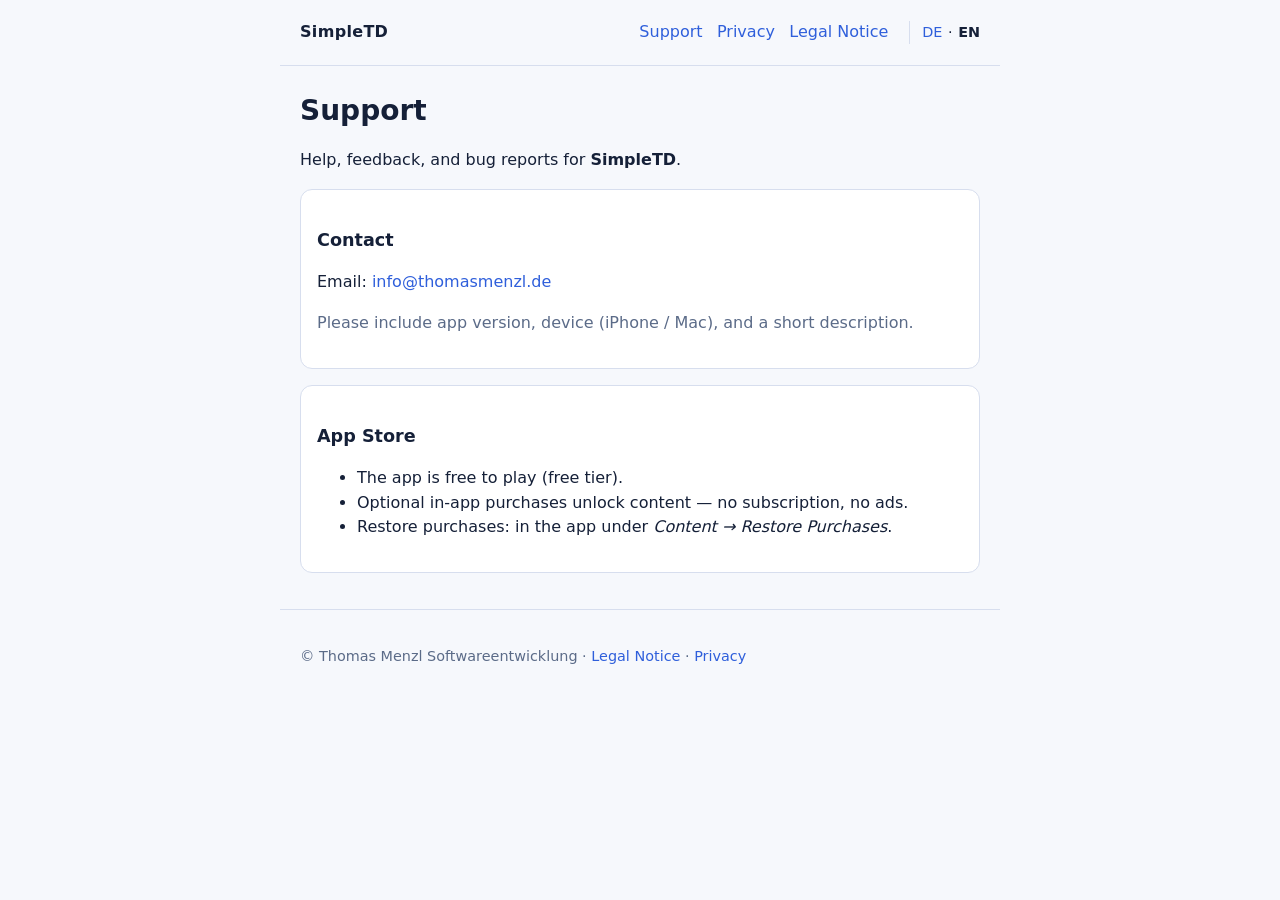
==== en/index.html @ 40f0e7ee "Add English locale pages with DE/EN language switcher. Duplicate support, privacy, and legal notice " ====
<!DOCTYPE html>
<html lang="en">
<head>
  <meta charset="utf-8" />
  <meta name="viewport" content="width=device-width, initial-scale=1" />
  <title>SimpleTD — Support</title>
  <link rel="stylesheet" href="../styles.css" />
  <link rel="alternate" hreflang="de" href="../index.html" />
  <link rel="alternate" hreflang="en" href="index.html" />
</head>
<body>
  <header>
    <p class="brand">SimpleTD</p>
    <nav>
      <a href="index.html">Support</a>
      <a href="privacy.html">Privacy</a>
      <a href="impressum.html">Legal Notice</a>
      <span class="lang-switch" aria-label="Language">
        <a href="../index.html" lang="de" hreflang="de">DE</a>
        <span aria-hidden="true">·</span>
        <a href="index.html" aria-current="true" lang="en">EN</a>
      </span>
    </nav>
  </header>

  <main>
    <h1>Support</h1>
    <p>Help, feedback, and bug reports for <strong>SimpleTD</strong>.</p>

    <section>
      <h2>Contact</h2>
      <p>
        Email:
        <a href="mailto:info@thomasmenzl.de">info@thomasmenzl.de</a>
      </p>
      <p class="muted">Please include app version, device (iPhone / Mac), and a short description.</p>
    </section>

    <section>
      <h2>App Store</h2>
      <ul>
        <li>The app is free to play (free tier).</li>
        <li>Optional in-app purchases unlock content — no subscription, no ads.</li>
        <li>Restore purchases: in the app under <em>Content → Restore Purchases</em>.</li>
      </ul>
    </section>
  </main>

  <footer>
    <p>© Thomas Menzl Softwareentwicklung · <a href="impressum.html">Legal Notice</a> · <a href="privacy.html">Privacy</a></p>
  </footer>
</body>
</html>
---- styles.css ----
:root {
  color-scheme: light dark;
  --bg: #0b1020;
  --fg: #e8eefc;
  --muted: #9aa8c7;
  --accent: #5b8cff;
  --card: #141b2f;
  --line: #243049;
  font-family: "Segoe UI", system-ui, -apple-system, sans-serif;
}

@media (prefers-color-scheme: light) {
  :root {
    --bg: #f6f8fc;
    --fg: #152038;
    --muted: #5b6b88;
    --accent: #2f5fdb;
    --card: #ffffff;
    --line: #d7deee;
  }
}

* { box-sizing: border-box; }

body {
  margin: 0;
  background: var(--bg);
  color: var(--fg);
  line-height: 1.55;
}

header, main, footer {
  max-width: 720px;
  margin: 0 auto;
  padding: 1.25rem 1.25rem;
}

header {
  display: flex;
  justify-content: space-between;
  align-items: center;
  gap: 1rem;
  border-bottom: 1px solid var(--line);
}

.brand {
  margin: 0;
  font-weight: 700;
  letter-spacing: 0.02em;
}

nav {
  display: flex;
  gap: 0.9rem;
  flex-wrap: wrap;
  align-items: center;
}

.lang-switch {
  display: inline-flex;
  gap: 0.35rem;
  align-items: center;
  margin-left: 0.4rem;
  padding-left: 0.75rem;
  border-left: 1px solid var(--line);
  font-size: 0.9rem;
}

.lang-switch a[aria-current="true"] {
  color: var(--fg);
  font-weight: 600;
  text-decoration: none;
  pointer-events: none;
}

a { color: var(--accent); text-decoration: none; }
a:hover { text-decoration: underline; }

h1 { font-size: 1.75rem; margin: 0.2rem 0 0.8rem; }
h2 { font-size: 1.1rem; margin-top: 1.4rem; }

section {
  background: var(--card);
  border: 1px solid var(--line);
  border-radius: 12px;
  padding: 0.9rem 1rem 1rem;
  margin: 1rem 0;
}

.muted { color: var(--muted); }
hr { border: 0; border-top: 1px solid var(--line); margin: 2rem 0; }

footer {
  color: var(--muted);
  font-size: 0.9rem;
  border-top: 1px solid var(--line);
}
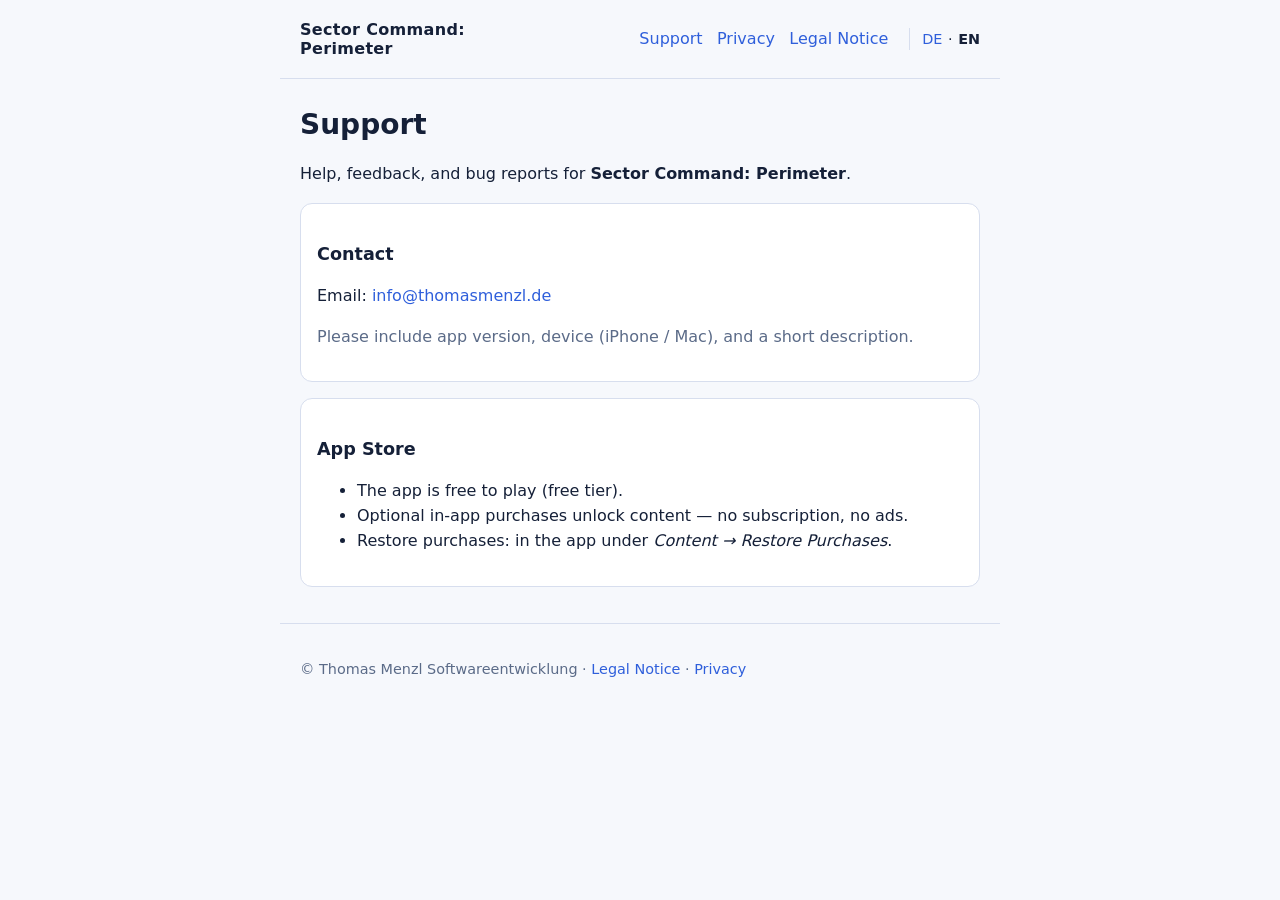
==== commit c23f32fc: "Rename public brand to Sector Command: Perimeter. Match App Store / in-app naming after the 4.1 rena" ====
--- a/en/index.html
+++ b/en/index.html
@@ -3,14 +3,14 @@
 <head>
   <meta charset="utf-8" />
   <meta name="viewport" content="width=device-width, initial-scale=1" />
-  <title>SimpleTD — Support</title>
+  <title>Sector Command: Perimeter — Support</title>
   <link rel="stylesheet" href="../styles.css" />
   <link rel="alternate" hreflang="de" href="../index.html" />
   <link rel="alternate" hreflang="en" href="index.html" />
 </head>
 <body>
   <header>
-    <p class="brand">SimpleTD</p>
+    <p class="brand">Sector Command: Perimeter</p>
     <nav>
       <a href="index.html">Support</a>
       <a href="privacy.html">Privacy</a>
@@ -25,7 +25,7 @@
 
   <main>
     <h1>Support</h1>
-    <p>Help, feedback, and bug reports for <strong>SimpleTD</strong>.</p>
+    <p>Help, feedback, and bug reports for <strong>Sector Command: Perimeter</strong>.</p>
 
     <section>
       <h2>Contact</h2>
--- a/styles.css
+++ b/styles.css
@@ -44,6 +44,8 @@
 }
 
 .brand {
+  line-height: 1.2;
+  max-width: min(100%, 14rem);
   margin: 0;
   font-weight: 700;
   letter-spacing: 0.02em;
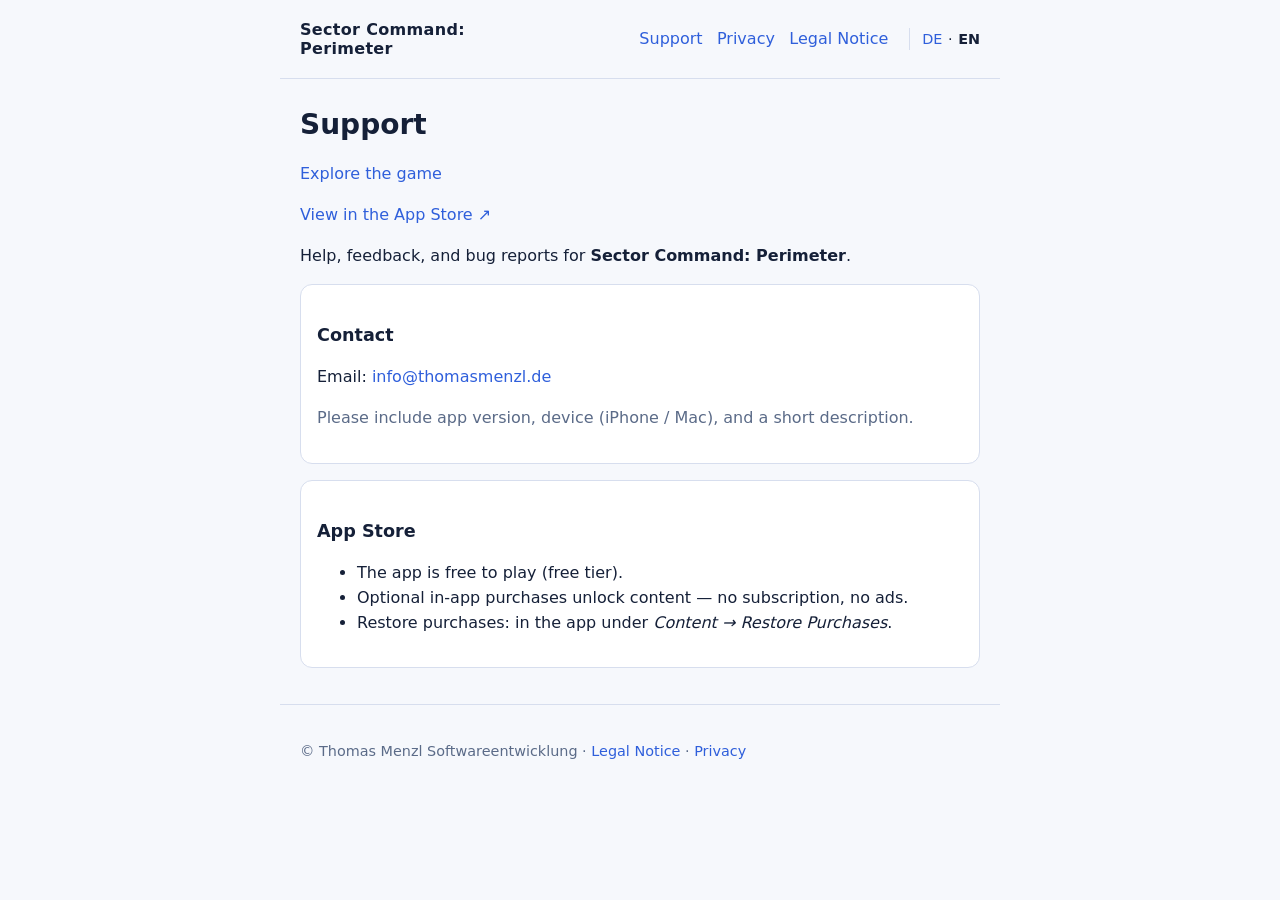
==== commit 18447e6e: "Link support pages to the Perimeter product page. Point the German and English support homepages at " ====
--- a/en/index.html
+++ b/en/index.html
@@ -25,6 +25,8 @@
 
   <main>
     <h1>Support</h1>
+    <p><a href="https://thomasmenzl.de/perimeter/en/">Explore the game</a></p>
+    <p><a href="https://apps.apple.com/us/app/sector-command-perimeter/id6794924726">View in the App Store ↗</a></p>
     <p>Help, feedback, and bug reports for <strong>Sector Command: Perimeter</strong>.</p>
 
     <section>
